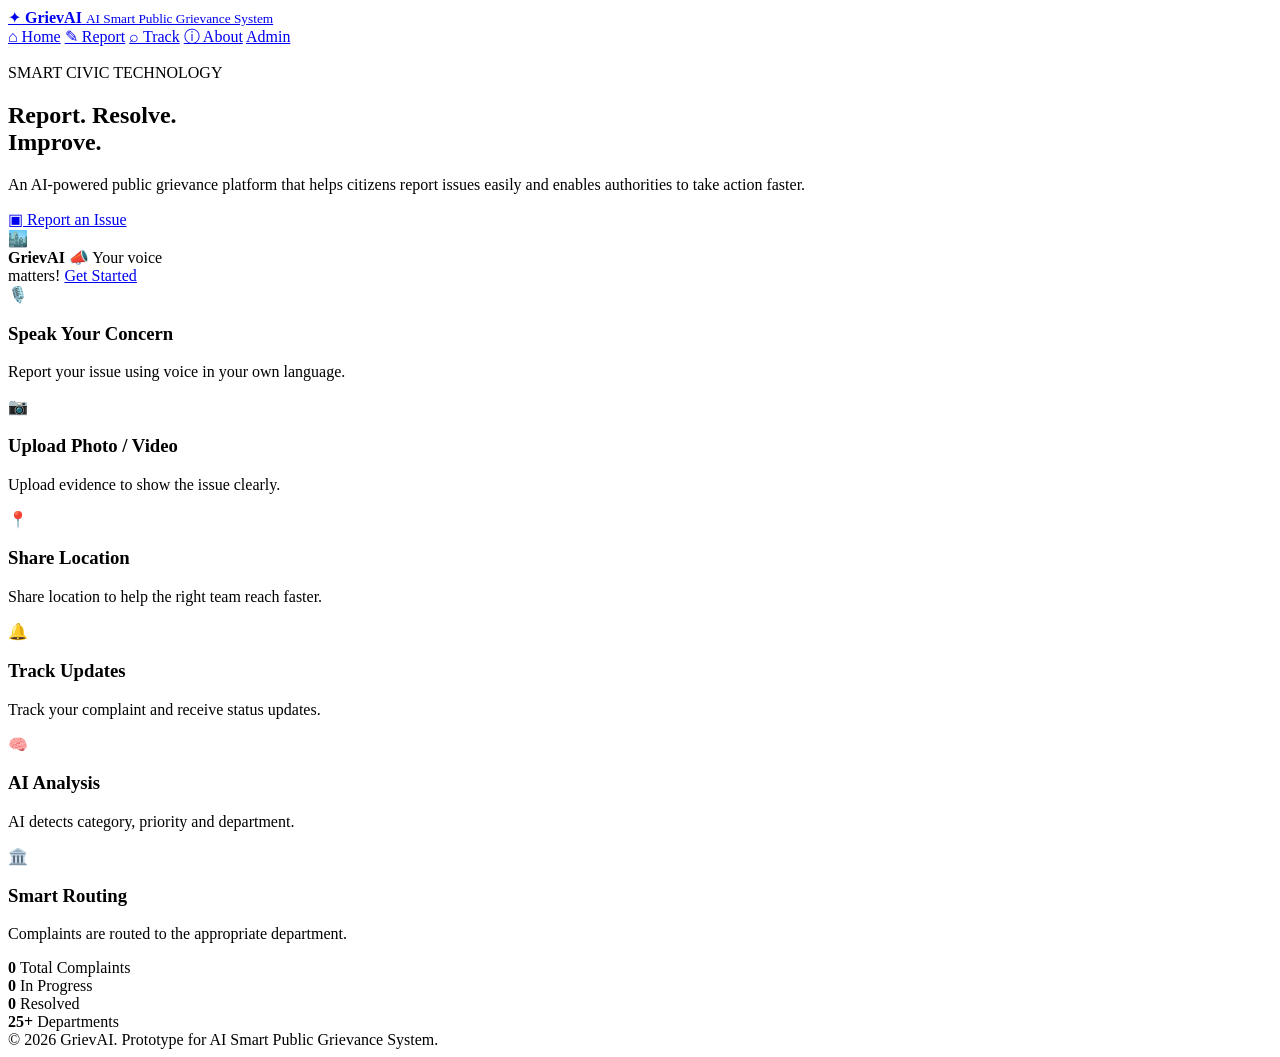
==== index.html @ c8ec7610 "Create index.html" ====
<!DOCTYPE html>
<html lang="en">
<head>
    <meta charset="UTF-8">
    <meta name="viewport" content="width=device-width, initial-scale=1.0">

    <title>GrievAI | Smart Public Grievance System</title>

    <link rel="stylesheet" href="css/style.css">
</head>

<body>

<header class="topbar">

    <a class="brand" href="index.html">

        <span class="logo">✦</span>

        <span>
            <b>GrievAI</b>
            <small>AI Smart Public Grievance System</small>
        </span>

    </a>

    <nav>

        <a class="active" href="index.html">⌂ Home</a>

        <a href="report.html">✎ Report</a>

        <a href="track.html">⌕ Track</a>

        <a href="#about">ⓘ About</a>

        <a class="login-btn" href="dashboard.html">
            Admin
        </a>

    </nav>

</header>


<main>

    <!-- HERO SECTION -->

    <section class="hero">

        <div>

            <p class="eyebrow">
                SMART CIVIC TECHNOLOGY
            </p>

            <h1>
                Report. Resolve.
                <br>
                <span>Improve.</span>
            </h1>

            <p class="hero-text">
                An AI-powered public grievance platform that helps
                citizens report issues easily and enables authorities
                to take action faster.
            </p>

            <a class="btn primary" href="report.html">
                ▣ Report an Issue
            </a>

        </div>


        <div class="hero-art">

            <div class="city">
                🏙️
            </div>

            <div class="phone">

                <b>GrievAI</b>

                <strong>📣</strong>

                <span>
                    Your voice
                    <br>
                    matters!
                </span>

                <a href="report.html">
                    Get Started
                </a>

            </div>

        </div>

    </section>


    <!-- FEATURES -->

    <section class="features">

        <article>

            <div class="icon">
                🎙️
            </div>

            <h3>
                Speak Your Concern
            </h3>

            <p>
                Report your issue using voice
                in your own language.
            </p>

        </article>


        <article>

            <div class="icon">
                📷
            </div>

            <h3>
                Upload Photo / Video
            </h3>

            <p>
                Upload evidence to show the
                issue clearly.
            </p>

        </article>


        <article>

            <div class="icon">
                📍
            </div>

            <h3>
                Share Location
            </h3>

            <p>
                Share location to help the
                right team reach faster.
            </p>

        </article>


        <article>

            <div class="icon">
                🔔
            </div>

            <h3>
                Track Updates
            </h3>

            <p>
                Track your complaint and
                receive status updates.
            </p>

        </article>


        <article>

            <div class="icon">
                🧠
            </div>

            <h3>
                AI Analysis
            </h3>

            <p>
                AI detects category,
                priority and department.
            </p>

        </article>


        <article>

            <div class="icon">
                🏛️
            </div>

            <h3>
                Smart Routing
            </h3>

            <p>
                Complaints are routed to
                the appropriate department.
            </p>

        </article>

    </section>


    <!-- STATISTICS -->

    <section class="stats" id="about">

        <div>

            <b id="totalStat">
                0
            </b>

            <span>
                Total Complaints
            </span>

        </div>


        <div>

            <b id="progressStat">
                0
            </b>

            <span>
                In Progress
            </span>

        </div>


        <div>

            <b id="resolvedStat">
                0
            </b>

            <span>
                Resolved
            </span>

        </div>


        <div>

            <b>
                25+
            </b>

            <span>
                Departments
            </span>

        </div>

    </section>

</main>


<footer>

    © 2026 GrievAI.
    Prototype for AI Smart Public Grievance System.

</footer>


<script src="js/app.js"></script>

</body>
</html>
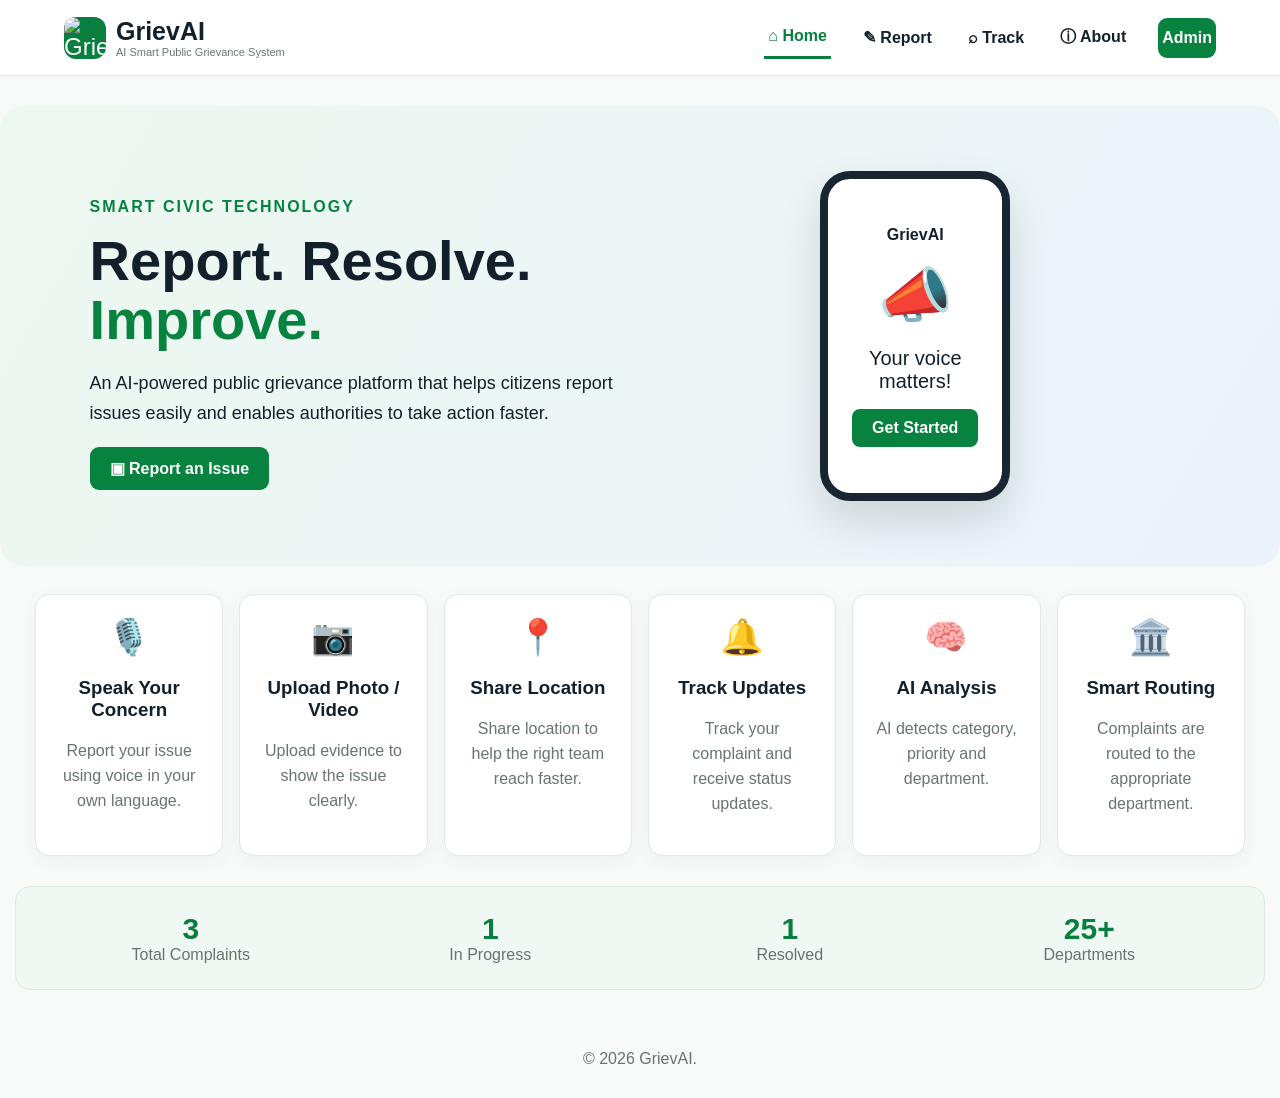
==== commit 587311f8: "Update index.html" ====
--- a/index.html
+++ b/index.html
@@ -6,17 +6,29 @@
 
     <title>GrievAI | Smart Public Grievance System</title>
 
-    <link rel="stylesheet" href="css/style.css">
-</head>
+     <!-- GrievAI Browser Icon -->
+    <link
+        rel="icon"
+        type="image/x-icon"
+        href="logo.ico"
+    >
+
+    <!-- Main CSS -->
+    <link
+        rel="stylesheet"
+        href="css/style.css"
+    >
 
 <body>
 
 <header class="topbar">
 
     <a class="brand" href="index.html">
-
-        <span class="logo">✦</span>
-
+        <img
+        src="logo.png"
+        alt="GrievAI Logo"
+        class="logo"
+    >
         <span>
             <b>GrievAI</b>
             <small>AI Smart Public Grievance System</small>
@@ -280,7 +292,6 @@
 <footer>
 
     © 2026 GrievAI.
-    Prototype for AI Smart Public Grievance System.
 
 </footer>
 
@@ -288,4 +299,4 @@
 <script src="js/app.js"></script>
 
 </body>
-</html>+</html>
--- a/css/style.css
+++ b/css/style.css
@@ -0,0 +1,1158 @@
+* {
+    box-sizing: border-box;
+}
+
+body {
+    margin: 0;
+    font-family: Arial, sans-serif;
+    color: #12202b;
+    background: #f7faf8;
+}
+
+a {
+    text-decoration: none;
+    color: inherit;
+}
+
+
+/* HEADER */
+
+.topbar {
+    height: 76px;
+    background: white;
+    border-bottom: 1px solid #e4ebe7;
+
+    display: flex;
+    align-items: center;
+    justify-content: space-between;
+
+    padding: 0 5%;
+
+    position: sticky;
+    top: 0;
+    z-index: 5;
+}
+
+
+.brand {
+    display: flex;
+    align-items: center;
+    gap: 10px;
+}
+
+
+.brand b {
+    font-size: 25px;
+}
+
+
+.brand small {
+    display: block;
+    font-size: 11px;
+    color: #68756f;
+}
+
+
+.logo {
+    width: 42px;
+    height: 42px;
+
+    border-radius: 12px;
+
+    background: #087f3f;
+    color: white;
+
+    display: grid;
+    place-items: center;
+
+    font-size: 24px;
+}
+
+
+.topbar nav {
+    display: flex;
+    gap: 28px;
+    align-items: center;
+
+    font-weight: 600;
+}
+
+
+.topbar nav a {
+    padding: 11px 4px;
+}
+
+
+.topbar nav .active {
+    color: #087f3f;
+
+    border-bottom: 3px solid #087f3f;
+}
+
+
+.login-btn,
+.btn {
+    border-radius: 9px;
+
+    padding: 12px 20px;
+
+    font-weight: 700;
+
+    display: inline-block;
+
+    border: 0;
+
+    cursor: pointer;
+}
+
+
+.login-btn,
+.btn.primary {
+    background: #07833f;
+    color: white;
+}
+
+
+/* HOME */
+
+.hero {
+    max-width: 1400px;
+
+    margin: 30px auto 0;
+
+    min-height: 430px;
+
+    padding: 60px 7%;
+
+    display: grid;
+    grid-template-columns: 1fr 1fr;
+
+    align-items: center;
+
+    background:
+        linear-gradient(
+            120deg,
+            #edf8f0,
+            #eaf3fb
+        );
+
+    border-radius: 24px;
+}
+
+
+.eyebrow {
+    color: #07833f;
+
+    font-weight: 800;
+
+    letter-spacing: 2px;
+}
+
+
+.hero h1 {
+    font-size: 56px;
+
+    line-height: 1.05;
+
+    margin: 10px 0;
+}
+
+
+.hero h1 span {
+    color: #07833f;
+}
+
+
+.hero-text {
+    font-size: 18px;
+
+    line-height: 1.7;
+
+    max-width: 600px;
+}
+
+
+.hero-art {
+    height: 340px;
+
+    position: relative;
+
+    display: grid;
+
+    place-items: center;
+}
+
+
+.city {
+    font-size: 170px;
+
+    opacity: .5;
+}
+
+
+.phone {
+    position: absolute;
+
+    background: white;
+
+    border: 8px solid #172630;
+
+    border-radius: 30px;
+
+    width: 190px;
+
+    height: 330px;
+
+    display: flex;
+
+    flex-direction: column;
+
+    align-items: center;
+
+    justify-content: center;
+
+    gap: 16px;
+
+    box-shadow:
+        0 20px 40px #0002;
+}
+
+
+.phone strong {
+    font-size: 60px;
+}
+
+
+.phone span {
+    text-align: center;
+
+    font-size: 20px;
+}
+
+
+.phone a {
+    background: #07833f;
+
+    color: white;
+
+    padding: 10px 20px;
+
+    border-radius: 8px;
+
+    font-weight: 700;
+}
+
+
+/* FEATURES */
+
+.features {
+    max-width: 1250px;
+
+    margin: 28px auto;
+
+    padding: 0 20px;
+
+    display: grid;
+
+    grid-template-columns:
+        repeat(6, 1fr);
+
+    gap: 16px;
+}
+
+
+.features article,
+.card {
+    background: white;
+
+    border: 1px solid #e0e8e3;
+
+    border-radius: 14px;
+
+    padding: 22px;
+
+    box-shadow:
+        0 5px 20px #183d2a0a;
+}
+
+
+.features article {
+    text-align: center;
+}
+
+
+.icon {
+    font-size: 35px;
+}
+
+
+.features p,
+.muted {
+    color: #68756f;
+
+    line-height: 1.55;
+}
+
+
+/* STATS */
+
+.stats {
+    max-width: 1250px;
+
+    margin: 30px auto;
+
+    padding: 25px;
+
+    background: #eff8f2;
+
+    border: 1px solid #dcece1;
+
+    border-radius: 15px;
+
+    display: grid;
+
+    grid-template-columns:
+        repeat(4, 1fr);
+
+    text-align: center;
+}
+
+
+.stats b {
+    display: block;
+
+    font-size: 30px;
+
+    color: #087f3f;
+}
+
+
+.stats span {
+    color: #66746e;
+}
+
+
+footer {
+    text-align: center;
+
+    padding: 30px;
+
+    color: #66746e;
+}
+
+
+/* GENERAL */
+
+.page {
+    max-width: 1250px;
+
+    margin: 40px auto;
+
+    padding: 0 20px;
+}
+
+
+.grid-2 {
+    display: grid;
+
+    grid-template-columns:
+        2fr 1fr;
+
+    gap: 24px;
+}
+
+
+.card label {
+    display: block;
+
+    font-weight: 700;
+
+    margin: 18px 0 8px;
+}
+
+
+.card em {
+    color: #e33;
+
+    font-style: normal;
+}
+
+
+.card textarea,
+.card input,
+.card select {
+    width: 100%;
+
+    padding: 14px;
+
+    border: 1px solid #ccd8d1;
+
+    border-radius: 9px;
+
+    font: inherit;
+
+    background: white;
+}
+
+
+.card textarea {
+    height: 130px;
+
+    resize: vertical;
+}
+
+
+.char {
+    text-align: right;
+
+    color: #78847f;
+
+    font-size: 12px;
+}
+
+
+.form-grid {
+    display: grid;
+
+    grid-template-columns:
+        1fr 1fr;
+
+    gap: 20px;
+}
+
+
+.btn.outline {
+    background: white;
+
+    color: #087f3f;
+
+    border: 1px solid #087f3f;
+}
+
+
+.btn.full {
+    width: 100%;
+
+    margin-top: 20px;
+
+    text-align: center;
+}
+
+
+.location-row {
+    display: grid;
+
+    grid-template-columns:
+        1fr auto;
+
+    gap: 10px;
+}
+
+
+.location-row .btn {
+    white-space: nowrap;
+}
+
+
+.file-preview {
+    display: flex;
+
+    gap: 10px;
+
+    flex-wrap: wrap;
+
+    margin-top: 12px;
+}
+
+
+.file-chip {
+    background: #eef7f0;
+
+    padding: 9px 12px;
+
+    border-radius: 8px;
+
+    font-size: 13px;
+}
+
+
+.privacy {
+    text-align: center;
+
+    color: #69766f;
+}
+
+
+/* AI */
+
+.ai-card {
+    background: #f3fbf5;
+}
+
+
+.ai-card h2 {
+    color: #087f3f;
+}
+
+
+.ai-row {
+    display: flex;
+
+    justify-content: space-between;
+
+    padding: 14px 0;
+
+    border-bottom:
+        1px solid #dfe9e2;
+}
+
+
+.ai-row b {
+    color: #087f3f;
+}
+
+
+.guidelines {
+    margin-top: 20px;
+}
+
+
+/* RESULT */
+
+.success {
+    display: flex;
+
+    align-items: center;
+
+    gap: 20px;
+
+    background: #effaf2;
+}
+
+
+.success-icon {
+    width: 60px;
+    height: 60px;
+
+    border-radius: 50%;
+
+    background: #07833f;
+
+    color: white;
+
+    display: grid;
+
+    place-items: center;
+
+    font-size: 36px;
+}
+
+
+.complaint-id {
+    margin-left: auto;
+
+    text-align: center;
+
+    background: #eaf6ed;
+
+    padding: 15px 25px;
+
+    border-radius: 10px;
+}
+
+
+.complaint-id b,
+.complaint-id small {
+    display: block;
+}
+
+
+.analysis-box {
+    border: 1px solid #dbe8df;
+
+    border-radius: 10px;
+
+    padding: 15px;
+}
+
+
+.analysis-box p {
+    display: flex;
+
+    justify-content: space-between;
+
+    border-bottom:
+        1px solid #edf0ee;
+
+    padding: 10px;
+}
+
+
+.analysis-box p span {
+    font-weight: 700;
+
+    color: #087f3f;
+}
+
+
+.next-box {
+    background: #edf6ff;
+
+    padding: 18px;
+
+    border-radius: 10px;
+
+    margin: 20px 0;
+}
+
+
+/* TIMELINE */
+
+.timeline {
+    border-left:
+        3px solid #07833f;
+
+    padding-left: 25px;
+}
+
+
+.timeline > div {
+    padding: 12px 0;
+
+    position: relative;
+}
+
+
+.timeline > div:before {
+    content: "";
+
+    position: absolute;
+
+    left: -36px;
+
+    top: 16px;
+
+    width: 14px;
+
+    height: 14px;
+
+    border-radius: 50%;
+
+    background: #d8e1dc;
+
+    border: 3px solid white;
+
+    box-shadow:
+        0 0 0 1px #cad7d0;
+}
+
+
+.timeline .done:before,
+.timeline .current:before {
+    background: #07833f;
+}
+
+
+.timeline small {
+    display: block;
+
+    color: #69766f;
+
+    margin-top: 5px;
+}
+
+
+/* TRACK */
+
+.search-card {
+    max-width: 1000px;
+}
+
+
+.search-row {
+    display: grid;
+
+    grid-template-columns:
+        1fr auto;
+
+    gap: 10px;
+
+    margin: 20px 0;
+}
+
+
+.track-box {
+    margin-top: 25px;
+}
+
+
+.status-pill {
+    padding: 6px 10px;
+
+    border-radius: 15px;
+
+    background: #e9f7ed;
+
+    color: #087f3f;
+
+    font-weight: 700;
+
+    font-size: 12px;
+}
+
+
+/* ADMIN */
+
+.admin-body {
+    background: #f5f8f6;
+}
+
+
+.admin-top {
+    height: 76px;
+
+    background: white;
+
+    border-bottom:
+        1px solid #dde6e0;
+
+    padding: 0 25px;
+
+    display: flex;
+
+    justify-content: space-between;
+
+    align-items: center;
+}
+
+
+.admin-top input {
+    padding: 12px 18px;
+
+    border: 1px solid #ccd8d1;
+
+    border-radius: 9px;
+
+    width: 300px;
+}
+
+
+.admin-layout {
+    display: grid;
+
+    grid-template-columns: 220px 1fr;
+
+    min-height:
+        calc(100vh - 76px);
+}
+
+
+.sidebar {
+    background: #102d2c;
+
+    color: #eaf4ef;
+
+    padding: 20px 12px;
+
+    display: flex;
+
+    flex-direction: column;
+
+    gap: 7px;
+}
+
+
+.sidebar a {
+    padding: 12px;
+
+    border-radius: 8px;
+}
+
+
+.sidebar a:hover,
+.side-active {
+    background: #07833f !important;
+
+    color: white;
+}
+
+
+.sidebar hr {
+    width: 100%;
+
+    border: 0;
+
+    border-top:
+        1px solid #31514d;
+
+    margin: 15px 0;
+}
+
+
+.system {
+    margin-top: auto;
+
+    padding: 12px;
+
+    background: #163a35;
+
+    border: 1px solid #2c6256;
+
+    border-radius: 9px;
+
+    color: #9ce0b3;
+
+    font-size: 12px;
+}
+
+
+.admin-main {
+    padding: 30px;
+
+    max-width: 1500px;
+
+    width: 100%;
+
+    margin: auto;
+}
+
+
+.admin-heading {
+    display: flex;
+
+    justify-content: space-between;
+
+    align-items: center;
+}
+
+
+.date {
+    background: white;
+
+    border: 1px solid #dce5df;
+
+    padding: 12px 16px;
+
+    border-radius: 8px;
+}
+
+
+.kpis {
+    display: grid;
+
+    grid-template-columns:
+        repeat(4, 1fr);
+
+    gap: 15px;
+
+    margin: 20px 0;
+}
+
+
+.kpis > div {
+    background: white;
+
+    border: 1px solid #e0e8e3;
+
+    border-radius: 12px;
+
+    padding: 22px;
+}
+
+
+.kpis b {
+    display: block;
+
+    font-size: 30px;
+}
+
+
+.kpis span {
+    color: #69766f;
+}
+
+
+.charts {
+    display: grid;
+
+    grid-template-columns:
+        1.2fr 1fr 1fr;
+
+    gap: 15px;
+
+    margin-bottom: 20px;
+}
+
+
+.chart {
+    min-height: 260px;
+}
+
+
+.bars {
+    height: 150px;
+
+    display: flex;
+
+    align-items: end;
+
+    gap: 15px;
+}
+
+
+.bars i {
+    background: #07833f;
+
+    color: white;
+
+    padding: 7px;
+
+    border-radius:
+        7px 7px 0 0;
+
+    font-size: 11px;
+
+    display: flex;
+
+    align-items: flex-start;
+
+    font-style: normal;
+}
+
+
+.donut {
+    margin: 20px auto;
+
+    border: 25px solid #62b57b;
+
+    border-right-color: #f1a544;
+
+    border-bottom-color: #ef5c5c;
+
+    border-radius: 50%;
+
+    width: 130px;
+
+    height: 130px;
+
+    display: grid;
+
+    place-items: center;
+
+    text-align: center;
+
+    font-weight: 800;
+}
+
+
+.priority-legend {
+    display: flex;
+
+    gap: 10px;
+
+    flex-wrap: wrap;
+}
+
+
+/* TABLE */
+
+.table-head {
+    display: flex;
+
+    justify-content: space-between;
+
+    align-items: center;
+}
+
+
+.table-head select {
+    padding: 10px;
+
+    border: 1px solid #ccd8d1;
+
+    border-radius: 8px;
+}
+
+
+.table-wrap {
+    overflow: auto;
+}
+
+
+table {
+    width: 100%;
+
+    border-collapse: collapse;
+}
+
+
+th,
+td {
+    padding: 13px;
+
+    border-bottom:
+        1px solid #edf1ee;
+
+    text-align: left;
+
+    font-size: 13px;
+}
+
+
+th {
+    color: #64716b;
+}
+
+
+/* DETAILS */
+
+.back {
+    color: #087f3f;
+
+    font-weight: 700;
+}
+
+
+.detail-grid {
+    display: grid;
+
+    grid-template-columns:
+        1fr 1fr 320px;
+
+    gap: 15px;
+}
+
+
+.detail-wide {
+    grid-column: span 2;
+}
+
+
+.recommend {
+    background: #effaf2;
+
+    border: 1px solid #cfe7d5;
+
+    padding: 18px;
+
+    border-radius: 10px;
+}
+
+
+.action-stack {
+    display: grid;
+
+    gap: 10px;
+}
+
+
+.action-stack button {
+    width: 100%;
+}
+
+
+.note {
+    background: #fff7e8;
+
+    padding: 15px;
+
+    border-radius: 10px;
+
+    margin-top: 20px;
+}
+
+
+.activity {
+    border-left:
+        3px solid #07833f;
+
+    padding-left: 18px;
+}
+
+
+.activity p {
+    padding: 8px 0;
+}
+
+
+/* MOBILE */
+
+@media(max-width:900px) {
+
+    .hero {
+        grid-template-columns: 1fr;
+    }
+
+    .features {
+        grid-template-columns:
+            repeat(2, 1fr);
+    }
+
+    .grid-2,
+    .detail-grid,
+    .charts {
+        grid-template-columns: 1fr;
+    }
+
+    .kpis {
+        grid-template-columns:
+            repeat(2, 1fr);
+    }
+
+    .admin-layout {
+        grid-template-columns: 1fr;
+    }
+
+    .sidebar {
+        display: none;
+    }
+
+    .hero h1 {
+        font-size: 42px;
+    }
+
+    .stats {
+        grid-template-columns:
+            repeat(2, 1fr);
+    }
+
+    .form-grid {
+        grid-template-columns: 1fr;
+    }
+
+}
+
+
+@media(max-width:560px) {
+
+    .features {
+        grid-template-columns: 1fr;
+    }
+
+    .kpis {
+        grid-template-columns: 1fr;
+    }
+
+    .topbar nav {
+        gap: 10px;
+        font-size: 12px;
+    }
+
+    .topbar nav a:nth-child(4) {
+        display: none;
+    }
+
+    .hero {
+        padding: 35px 25px;
+    }
+
+    .search-row,
+    .location-row {
+        grid-template-columns: 1fr;
+    }
+
+    .admin-top input {
+        width: 150px;
+    }
+
+}
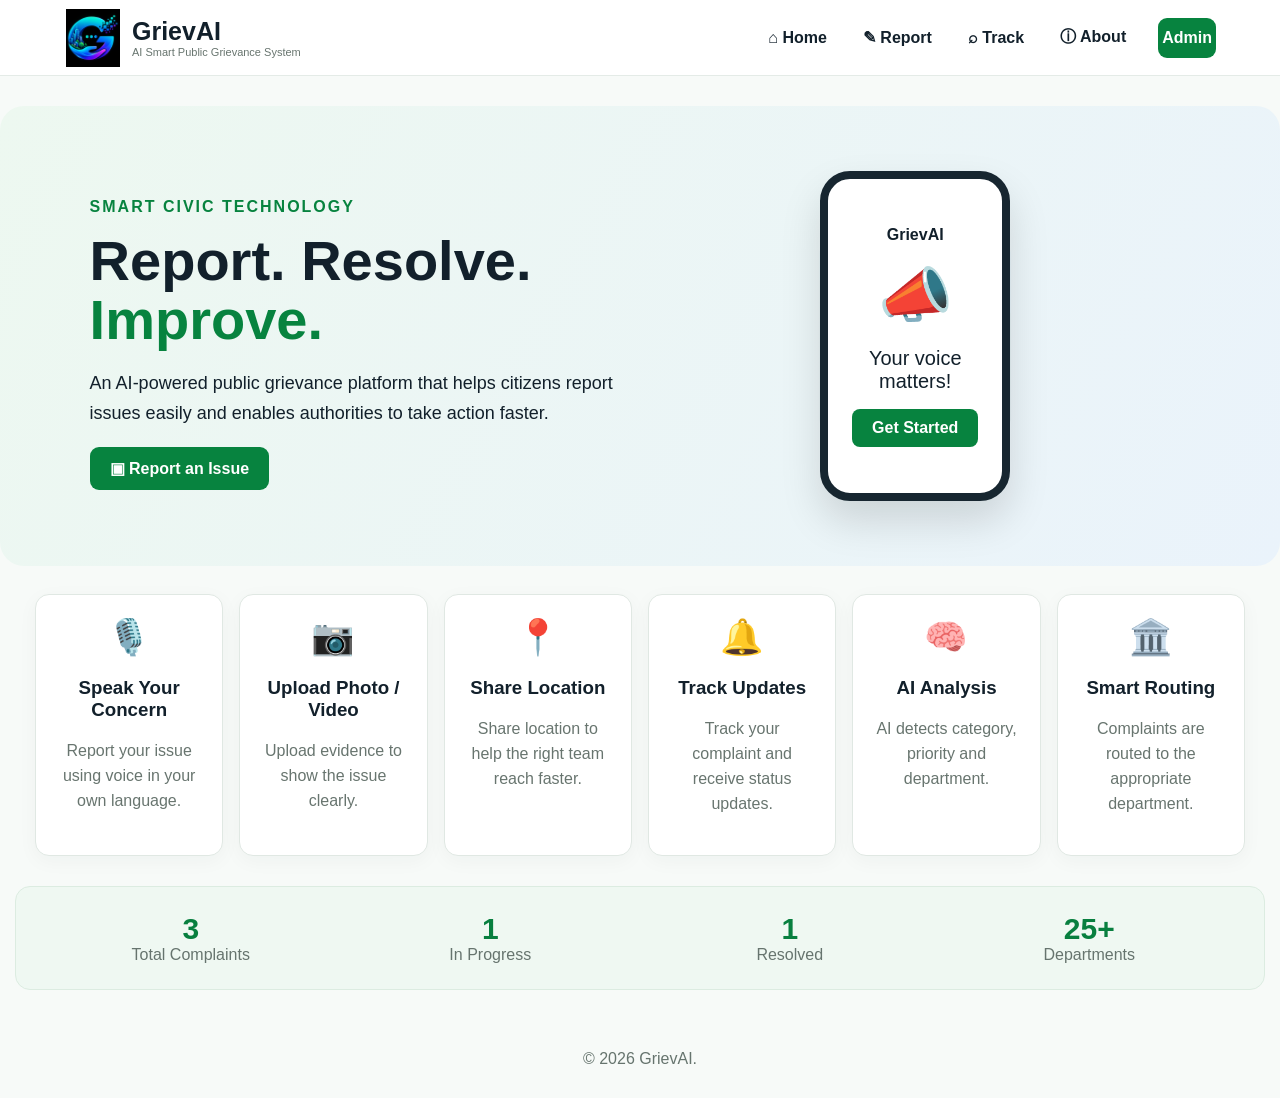
==== commit 95bd07b2: "Update index.html" ====
--- a/index.html
+++ b/index.html
@@ -24,11 +24,13 @@
 <header class="topbar">
 
     <a class="brand" href="index.html">
+
         <img
-        src="logo.png"
-        alt="GrievAI Logo"
-        class="logo"
-    >
+            src="logo.png"
+            alt="GrievAI Logo"
+            class="logo"
+        >
+
         <span>
             <b>GrievAI</b>
             <small>AI Smart Public Grievance System</small>
@@ -38,13 +40,13 @@
 
     <nav>
 
-        <a class="active" href="index.html">⌂ Home</a>
+        <a href="index.html">⌂ Home</a>
 
         <a href="report.html">✎ Report</a>
 
         <a href="track.html">⌕ Track</a>
 
-        <a href="#about">ⓘ About</a>
+        <a href="index.html#about">ⓘ About</a>
 
         <a class="login-btn" href="dashboard.html">
             Admin
--- a/css/style.css
+++ b/css/style.css
@@ -54,18 +54,14 @@
 
 
 .logo {
-    width: 42px;
-    height: 42px;
-
-    border-radius: 12px;
-
-    background: #087f3f;
-    color: white;
-
-    display: grid;
-    place-items: center;
-
-    font-size: 24px;
+    width: 58px;
+    height: 58px;
+
+    object-fit: contain;
+
+    display: block;
+
+    flex-shrink: 0;
 }
 
 
@@ -1155,4 +1151,4 @@
         width: 150px;
     }
 
-}+}
